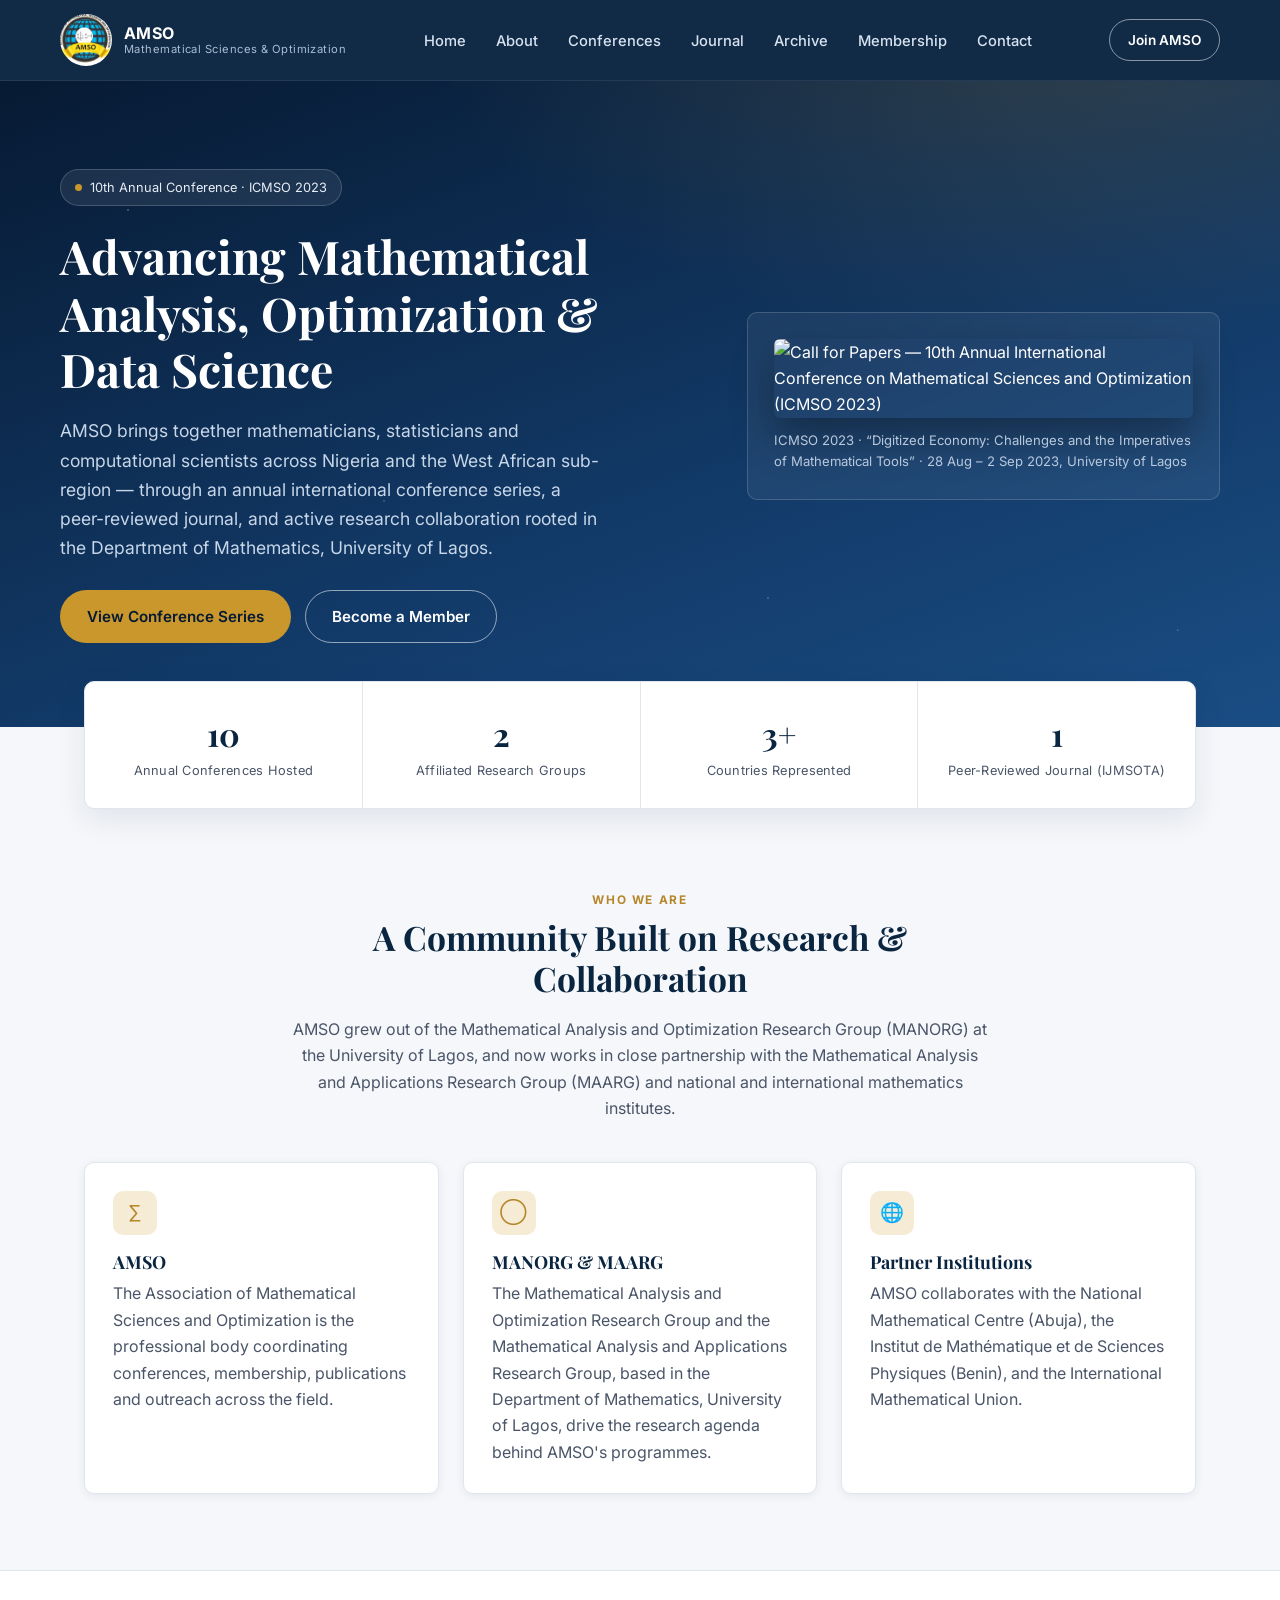
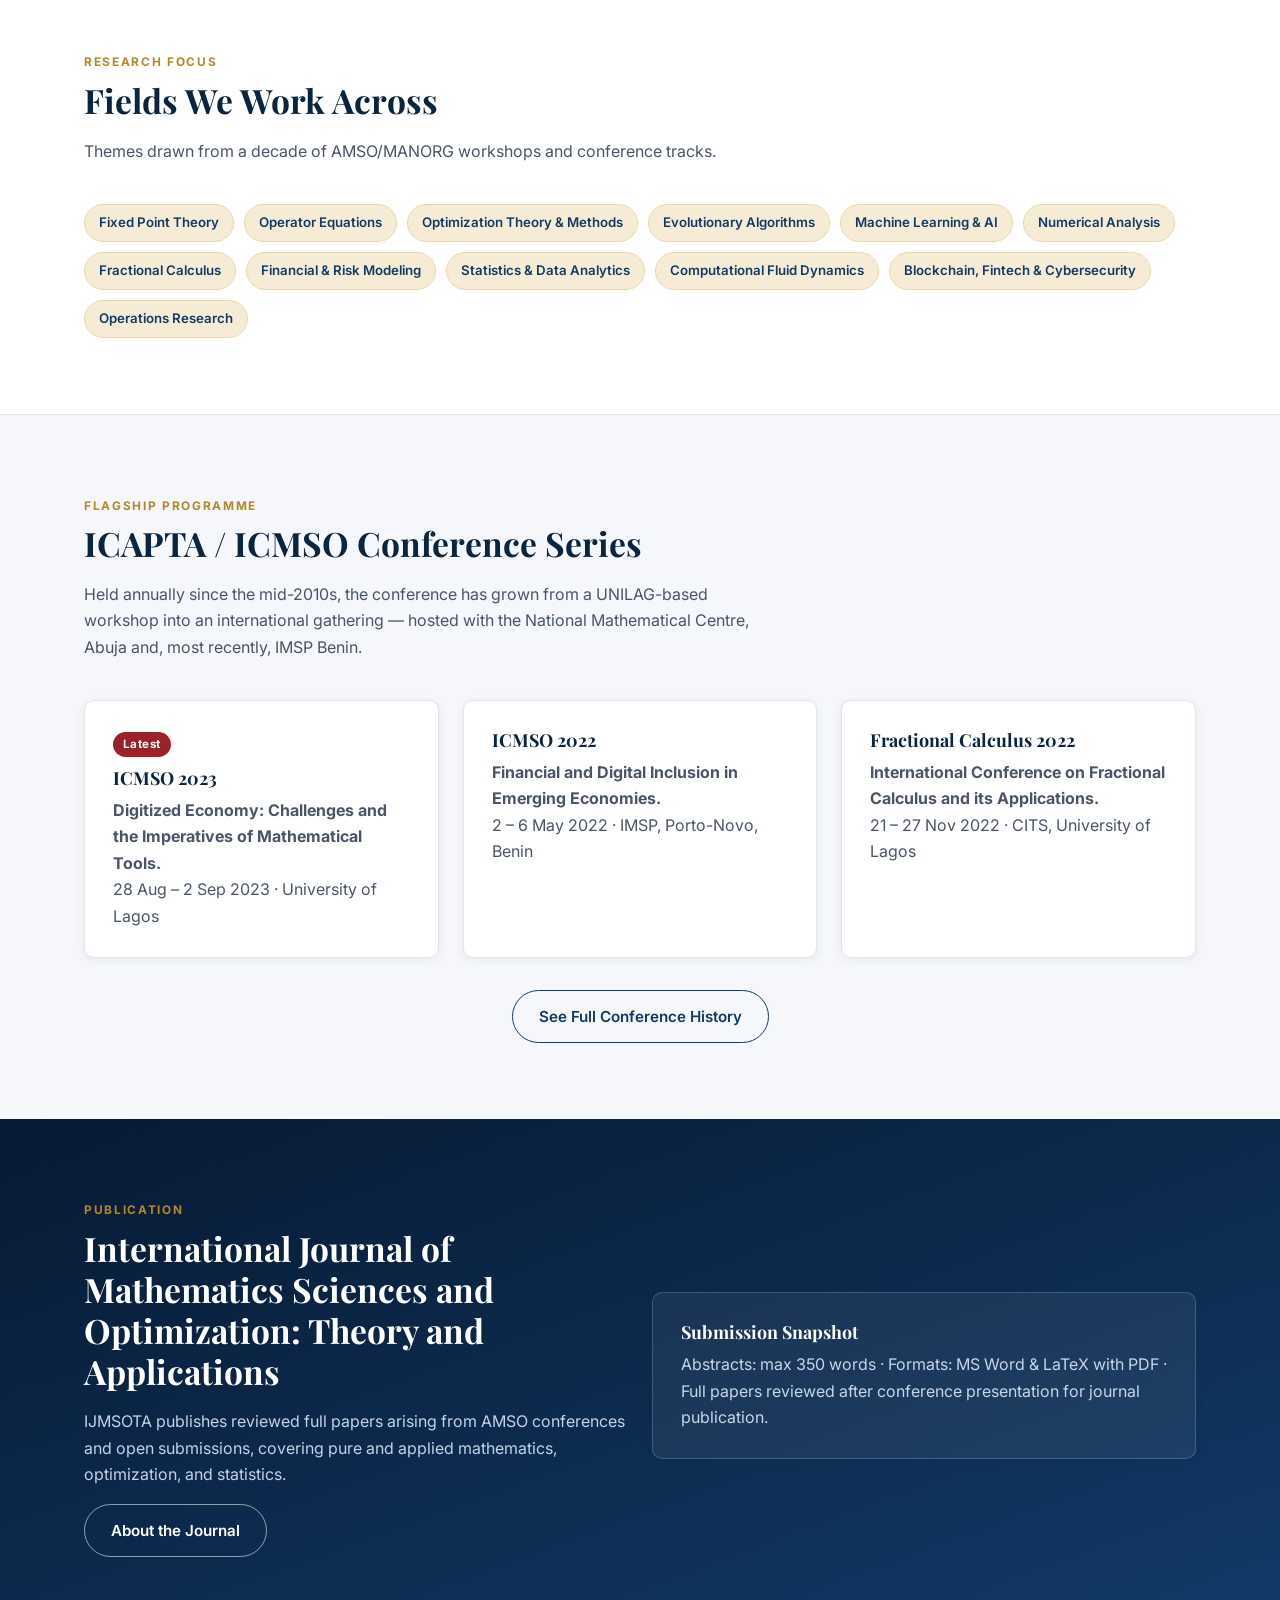
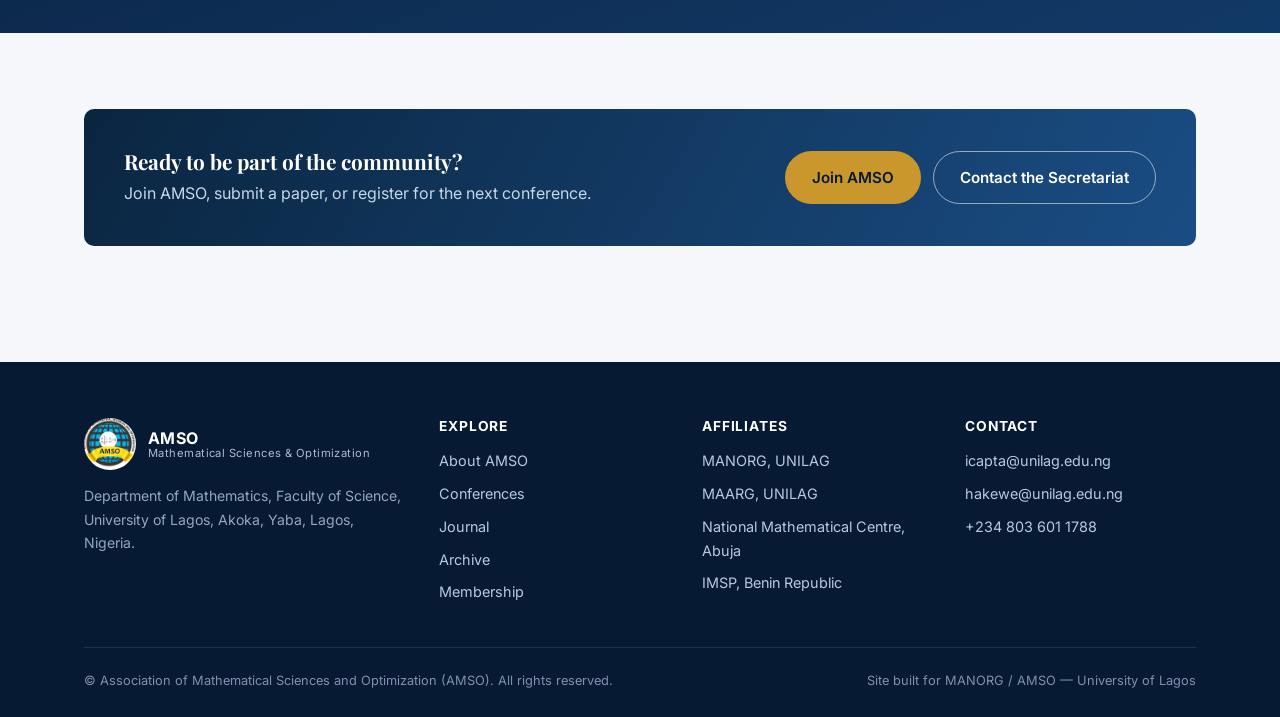
==== index.html @ 3a096f1b "Adding The AMSO logo" ====
<!DOCTYPE html>
<html lang="en">
<head>
<meta charset="UTF-8">
<meta name="viewport" content="width=device-width, initial-scale=1.0">
<title>AMSO — Association of Mathematical Sciences and Optimization</title>
<meta name="description" content="AMSO unites researchers in mathematical analysis, optimization, statistics and data science through the annual ICAPTA/ICMSO conference series, the IJMSOTA journal, and its affiliated research groups MANORG and MAARG at the University of Lagos.">
<link rel="icon" href="data:image/svg+xml,<svg xmlns=%22http://www.w3.org/2000/svg%22 viewBox=%220 0 100 100%22><rect width=%22100%22 height=%22100%22 rx=%2220%22 fill=%22%230a2540%22/><text x=%2250%22 y=%2268%22 font-size=%2258%22 text-anchor=%22middle%22 fill=%22%23c9972c%22 font-family=%22Georgia,serif%22>&#8721;</text></svg>">
<link rel="preconnect" href="https://fonts.googleapis.com">
<link rel="preconnect" href="https://fonts.gstatic.com" crossorigin>
<link href="https://fonts.googleapis.com/css2?family=Playfair+Display:wght@600;700&family=Inter:wght@400;500;600;700&display=swap" rel="stylesheet">
<link rel="stylesheet" href="assets/css/style.css">
</head>
<body>

<header class="site-header">
  <div class="container nav">
    <a href="index.html" class="brand">
      <img src="assets/logo.jpg" alt="AMSO logo" class="brand-logo">
      <span class="brand-text"><strong>AMSO</strong><span>Mathematical Sciences &amp; Optimization</span></span>
    </a>
    <ul class="nav-links">
      <li><a href="index.html">Home</a></li>
      <li><a href="about.html">About</a></li>
      <li><a href="conferences.html">Conferences</a></li>
      <li><a href="journal.html">Journal</a></li>
      <li><a href="archive.html">Archive</a></li>
      <li><a href="membership.html">Membership</a></li>
      <li><a href="contact.html">Contact</a></li>
    </ul>
    <div class="nav-cta">
      <a href="membership.html" class="btn btn-outline-invert btn-sm">Join AMSO</a>
      <button class="nav-toggle" aria-label="Toggle menu">&#9776;</button>
    </div>
  </div>
</header>

<section class="hero">
  <div class="container hero-inner">
    <div>
      <div class="hero-badge"><span class="dot"></span> 10th Annual Conference · ICMSO 2023</div>
      <h1>Advancing Mathematical Analysis, Optimization &amp; Data Science</h1>
      <p class="lead">AMSO brings together mathematicians, statisticians and computational scientists across Nigeria and the West African sub-region — through an annual international conference series, a peer-reviewed journal, and active research collaboration rooted in the Department of Mathematics, University of Lagos.</p>
      <div class="hero-actions">
        <a href="conferences.html" class="btn btn-primary">View Conference Series</a>
        <a href="membership.html" class="btn btn-ghost">Become a Member</a>
      </div>
    </div>
    <div class="hero-panel">
      <img src="assets/img/icmso2023-flyer.jpg" alt="Call for Papers — 10th Annual International Conference on Mathematical Sciences and Optimization (ICMSO 2023)">
      <p class="hero-panel-cap">ICMSO 2023 · &ldquo;Digitized Economy: Challenges and the Imperatives of Mathematical Tools&rdquo; · 28 Aug – 2 Sep 2023, University of Lagos</p>
    </div>
  </div>
</section>

<div class="container">
  <div class="stats">
    <div class="stat"><div class="num">10</div><div class="label">Annual Conferences Hosted</div></div>
    <div class="stat"><div class="num">2</div><div class="label">Affiliated Research Groups</div></div>
    <div class="stat"><div class="num">3+</div><div class="label">Countries Represented</div></div>
    <div class="stat"><div class="num">1</div><div class="label">Peer-Reviewed Journal (IJMSOTA)</div></div>
  </div>
</div>

<section class="section">
  <div class="container">
    <div class="section-head center">
      <span class="eyebrow">Who We Are</span>
      <h2>A Community Built on Research &amp; Collaboration</h2>
      <p>AMSO grew out of the Mathematical Analysis and Optimization Research Group (MANORG) at the University of Lagos, and now works in close partnership with the Mathematical Analysis and Applications Research Group (MAARG) and national and international mathematics institutes.</p>
    </div>
    <div class="grid grid-3">
      <div class="card">
        <div class="icon">&#8721;</div>
        <h3>AMSO</h3>
        <p>The Association of Mathematical Sciences and Optimization is the professional body coordinating conferences, membership, publications and outreach across the field.</p>
      </div>
      <div class="card">
        <div class="icon">&#9711;</div>
        <h3>MANORG &amp; MAARG</h3>
        <p>The Mathematical Analysis and Optimization Research Group and the Mathematical Analysis and Applications Research Group, based in the Department of Mathematics, University of Lagos, drive the research agenda behind AMSO's programmes.</p>
      </div>
      <div class="card">
        <div class="icon">&#127760;</div>
        <h3>Partner Institutions</h3>
        <p>AMSO collaborates with the National Mathematical Centre (Abuja), the Institut de Mathématique et de Sciences Physiques (Benin), and the International Mathematical Union.</p>
      </div>
    </div>
  </div>
</section>

<section class="section section--alt">
  <div class="container">
    <div class="section-head">
      <span class="eyebrow">Research Focus</span>
      <h2>Fields We Work Across</h2>
      <p>Themes drawn from a decade of AMSO/MANORG workshops and conference tracks.</p>
    </div>
    <div class="chips">
      <span class="chip">Fixed Point Theory</span>
      <span class="chip">Operator Equations</span>
      <span class="chip">Optimization Theory &amp; Methods</span>
      <span class="chip">Evolutionary Algorithms</span>
      <span class="chip">Machine Learning &amp; AI</span>
      <span class="chip">Numerical Analysis</span>
      <span class="chip">Fractional Calculus</span>
      <span class="chip">Financial &amp; Risk Modeling</span>
      <span class="chip">Statistics &amp; Data Analytics</span>
      <span class="chip">Computational Fluid Dynamics</span>
      <span class="chip">Blockchain, Fintech &amp; Cybersecurity</span>
      <span class="chip">Operations Research</span>
    </div>
  </div>
</section>

<section class="section">
  <div class="container">
    <div class="section-head">
      <span class="eyebrow">Flagship Programme</span>
      <h2>ICAPTA / ICMSO Conference Series</h2>
      <p>Held annually since the mid-2010s, the conference has grown from a UNILAG-based workshop into an international gathering — hosted with the National Mathematical Centre, Abuja and, most recently, IMSP Benin.</p>
    </div>
    <div class="grid grid-3">
      <div class="card">
        <span class="tl-tag current">Latest</span>
        <h3>ICMSO 2023</h3>
        <p><strong>Digitized Economy: Challenges and the Imperatives of Mathematical Tools.</strong><br>28 Aug – 2 Sep 2023 · University of Lagos</p>
      </div>
      <div class="card">
        <h3>ICMSO 2022</h3>
        <p><strong>Financial and Digital Inclusion in Emerging Economies.</strong><br>2 – 6 May 2022 · IMSP, Porto-Novo, Benin</p>
      </div>
      <div class="card">
        <h3>Fractional Calculus 2022</h3>
        <p><strong>International Conference on Fractional Calculus and its Applications.</strong><br>21 – 27 Nov 2022 · CITS, University of Lagos</p>
      </div>
    </div>
    <div class="text-center" style="margin-top:32px;">
      <a href="conferences.html" class="btn btn-outline">See Full Conference History</a>
    </div>
  </div>
</section>

<section class="section section--navy">
  <div class="container">
    <div class="grid grid-2" style="align-items:center;">
      <div>
        <span class="eyebrow">Publication</span>
        <h2>International Journal of Mathematics Sciences and Optimization: Theory and Applications</h2>
        <p>IJMSOTA publishes reviewed full papers arising from AMSO conferences and open submissions, covering pure and applied mathematics, optimization, and statistics.</p>
        <a href="journal.html" class="btn btn-ghost">About the Journal</a>
      </div>
      <div class="card" style="background:rgba(255,255,255,0.06);border-color:rgba(255,255,255,0.18);">
        <h3 style="color:#fff;">Submission Snapshot</h3>
        <p style="color:#c7d6e8;">Abstracts: max 350 words · Formats: MS Word &amp; LaTeX with PDF · Full papers reviewed after conference presentation for journal publication.</p>
      </div>
    </div>
  </div>
</section>

<section class="section">
  <div class="container">
    <div class="cta-banner">
      <div>
        <h3>Ready to be part of the community?</h3>
        <p>Join AMSO, submit a paper, or register for the next conference.</p>
      </div>
      <div style="display:flex;gap:12px;flex-wrap:wrap;">
        <a href="membership.html" class="btn btn-primary">Join AMSO</a>
        <a href="contact.html" class="btn btn-ghost">Contact the Secretariat</a>
      </div>
    </div>
  </div>
</section>

<footer class="site-footer">
  <div class="container">
    <div class="footer-grid">
      <div class="footer-brand">
        <div class="brand" style="margin-bottom:14px;">
          <img src="assets/logo.jpg" alt="AMSO logo" class="brand-logo">
          <span class="brand-text" style="color:#fff;"><strong>AMSO</strong><span>Mathematical Sciences &amp; Optimization</span></span>
        </div>
        <p>Department of Mathematics, Faculty of Science, University of Lagos, Akoka, Yaba, Lagos, Nigeria.</p>
      </div>
      <div>
        <h4>Explore</h4>
        <ul>
          <li><a href="about.html">About AMSO</a></li>
          <li><a href="conferences.html">Conferences</a></li>
          <li><a href="journal.html">Journal</a></li>
          <li><a href="archive.html">Archive</a></li>
          <li><a href="membership.html">Membership</a></li>
        </ul>
      </div>
      <div>
        <h4>Affiliates</h4>
        <ul>
          <li>MANORG, UNILAG</li>
          <li>MAARG, UNILAG</li>
          <li>National Mathematical Centre, Abuja</li>
          <li>IMSP, Benin Republic</li>
        </ul>
      </div>
      <div>
        <h4>Contact</h4>
        <ul>
          <li><a href="mailto:icapta@unilag.edu.ng">icapta@unilag.edu.ng</a></li>
          <li><a href="mailto:hakewe@unilag.edu.ng">hakewe@unilag.edu.ng</a></li>
          <li>+234 803 601 1788</li>
        </ul>
      </div>
    </div>
    <div class="footer-bottom">
      <span>&copy; <span id="year"></span> Association of Mathematical Sciences and Optimization (AMSO). All rights reserved.</span>
      <span>Site built for MANORG / AMSO — University of Lagos</span>
    </div>
  </div>
</footer>

<script src="assets/js/main.js"></script>
</body>
</html>
---- assets/css/style.css ----
/* ==========================================================================
   AMSO — Association of Mathematical Sciences and Optimization
   Shared stylesheet
   ========================================================================== */

:root {
  --navy-950: #071a33;
  --navy-900: #0a2540;
  --navy-800: #123a68;
  --navy-700: #1a4d84;
  --gold-600: #b5872a;
  --gold-500: #c9972c;
  --gold-100: #f6ecd6;
  --red-700: #9c2129;
  --ink: #1c2530;
  --ink-soft: #4a5568;
  --paper: #ffffff;
  --bg: #f5f7fa;
  --line: #e2e6ec;
  --shadow: 0 10px 30px rgba(10, 37, 64, 0.09);
  --shadow-sm: 0 2px 10px rgba(10, 37, 64, 0.07);
  --radius: 10px;
  --maxw: 1160px;
  --font-head: "Playfair Display", Georgia, "Times New Roman", serif;
  --font-body: "Inter", -apple-system, BlinkMacSystemFont, "Segoe UI", Roboto, sans-serif;
}

* { box-sizing: border-box; }
html { scroll-behavior: smooth; }

body {
  margin: 0;
  font-family: var(--font-body);
  color: var(--ink);
  background: var(--bg);
  line-height: 1.65;
  -webkit-font-smoothing: antialiased;
}

img { max-width: 100%; display: block; }

a { color: inherit; text-decoration: none; }

.container {
  width: 100%;
  max-width: var(--maxw);
  margin: 0 auto;
  padding: 0 24px;
}

h1, h2, h3, h4 {
  font-family: var(--font-head);
  color: var(--navy-900);
  line-height: 1.22;
  margin: 0 0 0.5em;
  font-weight: 700;
}

h1 { font-size: clamp(2rem, 4vw, 2.9rem); }
h2 { font-size: clamp(1.5rem, 3vw, 2.1rem); }
h3 { font-size: 1.3rem; }
p { margin: 0 0 1em; color: var(--ink-soft); }

.eyebrow {
  display: inline-block;
  font-family: var(--font-body);
  font-weight: 700;
  font-size: 0.74rem;
  letter-spacing: 0.14em;
  text-transform: uppercase;
  color: var(--gold-600);
  margin-bottom: 0.6em;
}

.section {
  padding: 76px 0;
}
.section--tight { padding: 52px 0; }
.section--navy {
  background: linear-gradient(160deg, var(--navy-950), var(--navy-800));
  color: #eaf0f8;
}
.section--navy h2, .section--navy h3 { color: #fff; }
.section--navy p { color: #c4d3e6; }
.section--alt { background: var(--paper); border-top: 1px solid var(--line); border-bottom: 1px solid var(--line); }

.section-head {
  max-width: 700px;
  margin: 0 0 40px;
}
.section-head.center { margin-left: auto; margin-right: auto; text-align: center; }

/* ---- Buttons ---- */
.btn {
  display: inline-flex;
  align-items: center;
  gap: 8px;
  padding: 13px 26px;
  border-radius: 999px;
  font-weight: 600;
  font-size: 0.95rem;
  border: 1.5px solid transparent;
  cursor: pointer;
  white-space: nowrap;
  transition: transform 0.15s ease, box-shadow 0.15s ease, background 0.15s ease, color 0.15s ease;
}
.btn-primary { background: var(--gold-500); color: var(--navy-950); }
.btn-primary:hover { background: var(--gold-600); transform: translateY(-1px); box-shadow: var(--shadow-sm); }
.btn-ghost { border-color: rgba(255,255,255,0.55); color: #fff; }
.btn-ghost:hover { background: rgba(255,255,255,0.12); }
.btn-outline { border-color: var(--navy-800); color: var(--navy-800); }
.btn-outline:hover { background: var(--navy-900); color: #fff; }
.btn-outline-invert { border-color: rgba(255,255,255,0.5); color: #fff; }
.btn-outline-invert:hover { background: rgba(255,255,255,0.12); }
.btn-sm { padding: 9px 18px; font-size: 0.85rem; }

/* ---- Header / Nav ---- */
.site-header {
  position: sticky;
  top: 0;
  z-index: 100;
  background: rgba(10, 37, 64, 0.97);
  backdrop-filter: blur(6px);
  border-bottom: 1px solid rgba(255,255,255,0.08);
}
.nav {
  display: flex;
  align-items: center;
  justify-content: space-between;
  padding: 14px 0;
}
.brand {
  display: flex;
  align-items: center;
  gap: 12px;
  color: #fff;
}
.brand-mark {
  width: 42px; height: 42px;
  border-radius: 50%;
  background: radial-gradient(circle at 30% 30%, var(--gold-500), var(--gold-600) 60%, var(--navy-900) 100%);
  display: flex; align-items: center; justify-content: center;
  font-family: var(--font-head);
  font-weight: 700;
  color: var(--navy-950);
  font-size: 1rem;
  flex: none;
}
.brand-text { line-height: 1.15; }
.brand-text strong { display: block; font-size: 1rem; letter-spacing: 0.02em; }
.brand-text span { display: block; font-size: 0.7rem; color: #a9bcd3; letter-spacing: 0.04em; }

.nav-links {
  display: flex;
  align-items: center;
  gap: 30px;
  list-style: none;
  margin: 0; padding: 0;
}
.nav-links a {
  color: #d7e2f0;
  font-size: 0.92rem;
  font-weight: 500;
  padding: 6px 0;
  border-bottom: 2px solid transparent;
  transition: color 0.15s ease, border-color 0.15s ease;
}
.nav-links a:hover, .nav-links a.active { color: #fff; border-color: var(--gold-500); }
.nav-cta { display: flex; align-items: center; gap: 14px; }
.nav-toggle {
  display: none;
  background: none; border: none; color: #fff;
  font-size: 1.5rem; cursor: pointer;
}

@media (max-width: 900px) {
  .nav-toggle { display: block; }
  .nav-links {
    position: absolute;
    top: 100%; left: 0; right: 0;
    flex-direction: column;
    align-items: flex-start;
    background: var(--navy-950);
    padding: 16px 24px 24px;
    gap: 14px;
    display: none;
    border-bottom: 1px solid rgba(255,255,255,0.1);
  }
  .nav-links.open { display: flex; }
  .nav-cta .btn { padding: 9px 16px; font-size: 0.82rem; }
}

/* ---- Hero ---- */
.hero {
  position: relative;
  background:
    radial-gradient(1100px 550px at 85% -10%, rgba(201,151,44,0.18), transparent 60%),
    linear-gradient(160deg, var(--navy-950) 0%, var(--navy-800) 60%, var(--navy-700) 100%);
  color: #fff;
  overflow: hidden;
}
.hero::before {
  content: "";
  position: absolute; inset: 0;
  background-image:
    radial-gradient(1px 1px at 10% 20%, rgba(255,255,255,0.35) 1px, transparent 1px),
    radial-gradient(1px 1px at 80% 40%, rgba(255,255,255,0.25) 1px, transparent 1px),
    radial-gradient(1.5px 1.5px at 60% 80%, rgba(255,255,255,0.3) 1px, transparent 1px),
    radial-gradient(1px 1px at 30% 65%, rgba(255,255,255,0.25) 1px, transparent 1px),
    radial-gradient(1.5px 1.5px at 92% 85%, rgba(255,255,255,0.3) 1px, transparent 1px);
  background-size: 100% 100%;
  opacity: 0.6;
}
.hero-inner {
  position: relative;
  padding: 88px 0 84px;
  display: grid;
  grid-template-columns: 1.15fr 0.85fr;
  gap: 48px;
  align-items: center;
}
.hero h1 { color: #fff; margin-bottom: 0.4em; }
.hero .lead { color: #c7d6e8; font-size: 1.1rem; max-width: 540px; }
.hero-actions { display: flex; gap: 14px; flex-wrap: wrap; margin-top: 28px; }
.hero-badge {
  display: inline-flex; align-items: center; gap: 8px;
  background: rgba(255,255,255,0.08);
  border: 1px solid rgba(255,255,255,0.18);
  padding: 7px 14px; border-radius: 999px;
  font-size: 0.8rem; color: #e7edf6; margin-bottom: 22px;
}
.hero-badge .dot { width: 7px; height: 7px; border-radius: 50%; background: var(--gold-500); }

.hero-panel {
  background: rgba(255,255,255,0.06);
  border: 1px solid rgba(255,255,255,0.16);
  border-radius: var(--radius);
  padding: 26px;
  backdrop-filter: blur(4px);
}
.hero-panel img { border-radius: 6px; box-shadow: 0 18px 40px rgba(0,0,0,0.35); }
.hero-panel-cap { font-size: 0.82rem; color: #b9c9dd; margin-top: 12px; margin-bottom: 0; }

@media (max-width: 860px) {
  .hero-inner { grid-template-columns: 1fr; padding-top: 48px; }
}

/* small page hero for inner pages */
.page-hero {
  background: linear-gradient(160deg, var(--navy-950), var(--navy-800));
  color: #fff;
  padding: 64px 0 54px;
}
.page-hero h1 { color: #fff; }
.page-hero p { color: #c7d6e8; max-width: 640px; }
.breadcrumb { font-size: 0.82rem; color: #9fb3cc; margin-bottom: 14px; }
.breadcrumb a:hover { color: #fff; }

/* ---- Stats ---- */
.stats {
  display: grid;
  grid-template-columns: repeat(4, 1fr);
  gap: 1px;
  background: var(--line);
  border: 1px solid var(--line);
  border-radius: var(--radius);
  overflow: hidden;
  margin-top: -46px;
  position: relative;
  z-index: 5;
  box-shadow: var(--shadow);
}
.stat {
  background: var(--paper);
  padding: 26px 20px;
  text-align: center;
}
.stat .num {
  font-family: var(--font-head);
  font-size: 2rem;
  color: var(--navy-900);
  font-weight: 700;
}
.stat .label { font-size: 0.8rem; color: var(--ink-soft); letter-spacing: 0.02em; }
@media (max-width: 760px) {
  .stats { grid-template-columns: repeat(2, 1fr); margin-top: 30px; }
}

/* ---- Cards / Grids ---- */
.grid { display: grid; gap: 24px; }
.grid-3 { grid-template-columns: repeat(3, 1fr); }
.grid-2 { grid-template-columns: repeat(2, 1fr); }
@media (max-width: 860px) {
  .grid-3, .grid-2 { grid-template-columns: 1fr; }
}

.card {
  background: var(--paper);
  border: 1px solid var(--line);
  border-radius: var(--radius);
  padding: 28px;
  box-shadow: var(--shadow-sm);
  transition: transform 0.15s ease, box-shadow 0.15s ease;
}
.card:hover { transform: translateY(-3px); box-shadow: var(--shadow); }
.card .icon {
  width: 44px; height: 44px;
  border-radius: 10px;
  background: var(--gold-100);
  color: var(--gold-600);
  display: flex; align-items: center; justify-content: center;
  font-size: 1.2rem;
  margin-bottom: 16px;
}
.card h3 { margin-bottom: 8px; font-size: 1.12rem; }
.card p:last-child { margin-bottom: 0; }

/* ---- Focus area chips ---- */
.chips { display: flex; flex-wrap: wrap; gap: 10px; }
.chip {
  background: var(--gold-100);
  color: var(--navy-800);
  border: 1px solid #ecd9ac;
  padding: 7px 14px;
  border-radius: 999px;
  font-size: 0.83rem;
  font-weight: 600;
}

/* ---- Timeline (conferences) ---- */
.timeline { position: relative; margin-top: 10px; }
.timeline::before {
  content: "";
  position: absolute;
  left: 22px; top: 6px; bottom: 6px;
  width: 2px;
  background: var(--line);
}
.tl-item {
  position: relative;
  padding-left: 62px;
  margin-bottom: 30px;
}
.tl-item:last-child { margin-bottom: 0; }
.tl-dot {
  position: absolute;
  left: 10px; top: 4px;
  width: 26px; height: 26px;
  border-radius: 50%;
  background: var(--navy-900);
  border: 4px solid var(--gold-500);
}
.tl-item.is-current .tl-dot { background: var(--red-700); }
.tl-card {
  background: var(--paper);
  border: 1px solid var(--line);
  border-radius: var(--radius);
  padding: 22px 24px;
  box-shadow: var(--shadow-sm);
}
.tl-meta {
  display: flex; flex-wrap: wrap; gap: 10px 18px;
  font-size: 0.83rem; color: var(--ink-soft);
  margin-bottom: 10px;
}
.tl-meta strong { color: var(--navy-800); }
.tl-tag {
  display: inline-block;
  background: var(--navy-900); color: #fff;
  font-size: 0.72rem; font-weight: 700; letter-spacing: 0.04em;
  padding: 3px 10px; border-radius: 999px;
  margin-bottom: 10px;
}
.tl-tag.current { background: var(--red-700); }

/* ---- Table ---- */
.table-wrap { overflow-x: auto; border: 1px solid var(--line); border-radius: var(--radius); background: var(--paper); }
table { width: 100%; border-collapse: collapse; min-width: 480px; }
th, td { text-align: left; padding: 13px 18px; font-size: 0.92rem; border-bottom: 1px solid var(--line); }
th { background: var(--navy-900); color: #fff; font-weight: 600; white-space: nowrap; }
tr:last-child td { border-bottom: none; }
td.num { font-weight: 700; color: var(--navy-800); }

/* ---- People ---- */
.person {
  display: flex; gap: 16px; align-items: flex-start;
  padding: 18px 0;
  border-bottom: 1px solid var(--line);
}
.person:last-child { border-bottom: none; }
.person-avatar {
  width: 52px; height: 52px; border-radius: 50%; flex: none;
  background: linear-gradient(160deg, var(--navy-800), var(--navy-950));
  color: var(--gold-100);
  display: flex; align-items: center; justify-content: center;
  font-family: var(--font-head); font-weight: 700; font-size: 1.05rem;
}
.person h4 { margin: 0 0 2px; font-family: var(--font-body); font-size: 1rem; color: var(--navy-900); }
.person .role { font-size: 0.83rem; color: var(--gold-600); font-weight: 600; margin-bottom: 3px; }
.person .org { font-size: 0.83rem; color: var(--ink-soft); }

/* ---- CTA banner ---- */
.cta-banner {
  background: linear-gradient(120deg, var(--navy-900), var(--navy-700));
  border-radius: var(--radius);
  padding: 40px;
  color: #fff;
  display: flex;
  align-items: center;
  justify-content: space-between;
  gap: 24px;
  flex-wrap: wrap;
}
.cta-banner h3 { color: #fff; margin-bottom: 6px; }
.cta-banner p { color: #c7d6e8; margin: 0; }

/* ---- Note / callout ---- */
.callout {
  background: var(--gold-100);
  border: 1px solid #ecd9ac;
  border-left: 4px solid var(--gold-600);
  padding: 16px 20px;
  border-radius: 8px;
  font-size: 0.92rem;
  color: var(--navy-900);
}

/* ---- Footer ---- */
.site-footer {
  background: var(--navy-950);
  color: #b9c9dd;
  padding: 56px 0 26px;
  margin-top: 40px;
}
.footer-grid {
  display: grid;
  grid-template-columns: 1.4fr 1fr 1fr 1fr;
  gap: 32px;
  padding-bottom: 34px;
  border-bottom: 1px solid rgba(255,255,255,0.1);
}
.footer-grid h4 { color: #fff; font-family: var(--font-body); font-size: 0.86rem; letter-spacing: 0.06em; text-transform: uppercase; margin-bottom: 14px; }
.footer-grid ul { list-style: none; margin: 0; padding: 0; }
.footer-grid li { margin-bottom: 9px; font-size: 0.9rem; }
.footer-grid a:hover { color: #fff; }
.footer-brand p { color: #93a7c2; font-size: 0.88rem; max-width: 320px; }
.footer-bottom {
  display: flex; justify-content: space-between; align-items: center;
  padding-top: 22px; font-size: 0.8rem; color: #7d92ae; flex-wrap: wrap; gap: 10px;
}
@media (max-width: 760px) {
  .footer-grid { grid-template-columns: 1fr 1fr; }
}

/* ---- Form fields ---- */
.field-label {
  display: block;
  font-size: 0.85rem;
  font-weight: 600;
  color: var(--navy-800);
  margin-bottom: 6px;
}
.field-input {
  width: 100%;
  padding: 11px 14px;
  border: 1px solid var(--line);
  border-radius: 8px;
  font-family: var(--font-body);
  font-size: 0.95rem;
  background: var(--paper);
  color: var(--ink);
}
.field-input:focus {
  outline: 2px solid var(--gold-500);
  outline-offset: 1px;
}

/* ---- Archive cards ---- */
.archive-item {
  background: var(--paper);
  border: 1px solid var(--line);
  border-radius: var(--radius);
  padding: 18px 20px;
  box-shadow: var(--shadow-sm);
}
.archive-item h4 { margin: 0 0 4px; font-size: 1rem; color: var(--navy-900); }
.archive-item .meta { font-size: 0.82rem; color: var(--ink-soft); margin-bottom: 10px; }
.archive-item .status-msg { font-size: 0.9rem; }
.status-msg.error { color: var(--red-700); }
.status-msg.success { color: #1e7a3c; }

/* ---- Utility ---- */
.text-center { text-align: center; }
.mt-0 { margin-top: 0; }
.mb-0 { margin-bottom: 0; }


.brand-logo {
  height: 52px;
  width: 52px;
  border-radius: 50%;
  object-fit: cover;
  background: #fff;
  flex-shrink: 0;
}
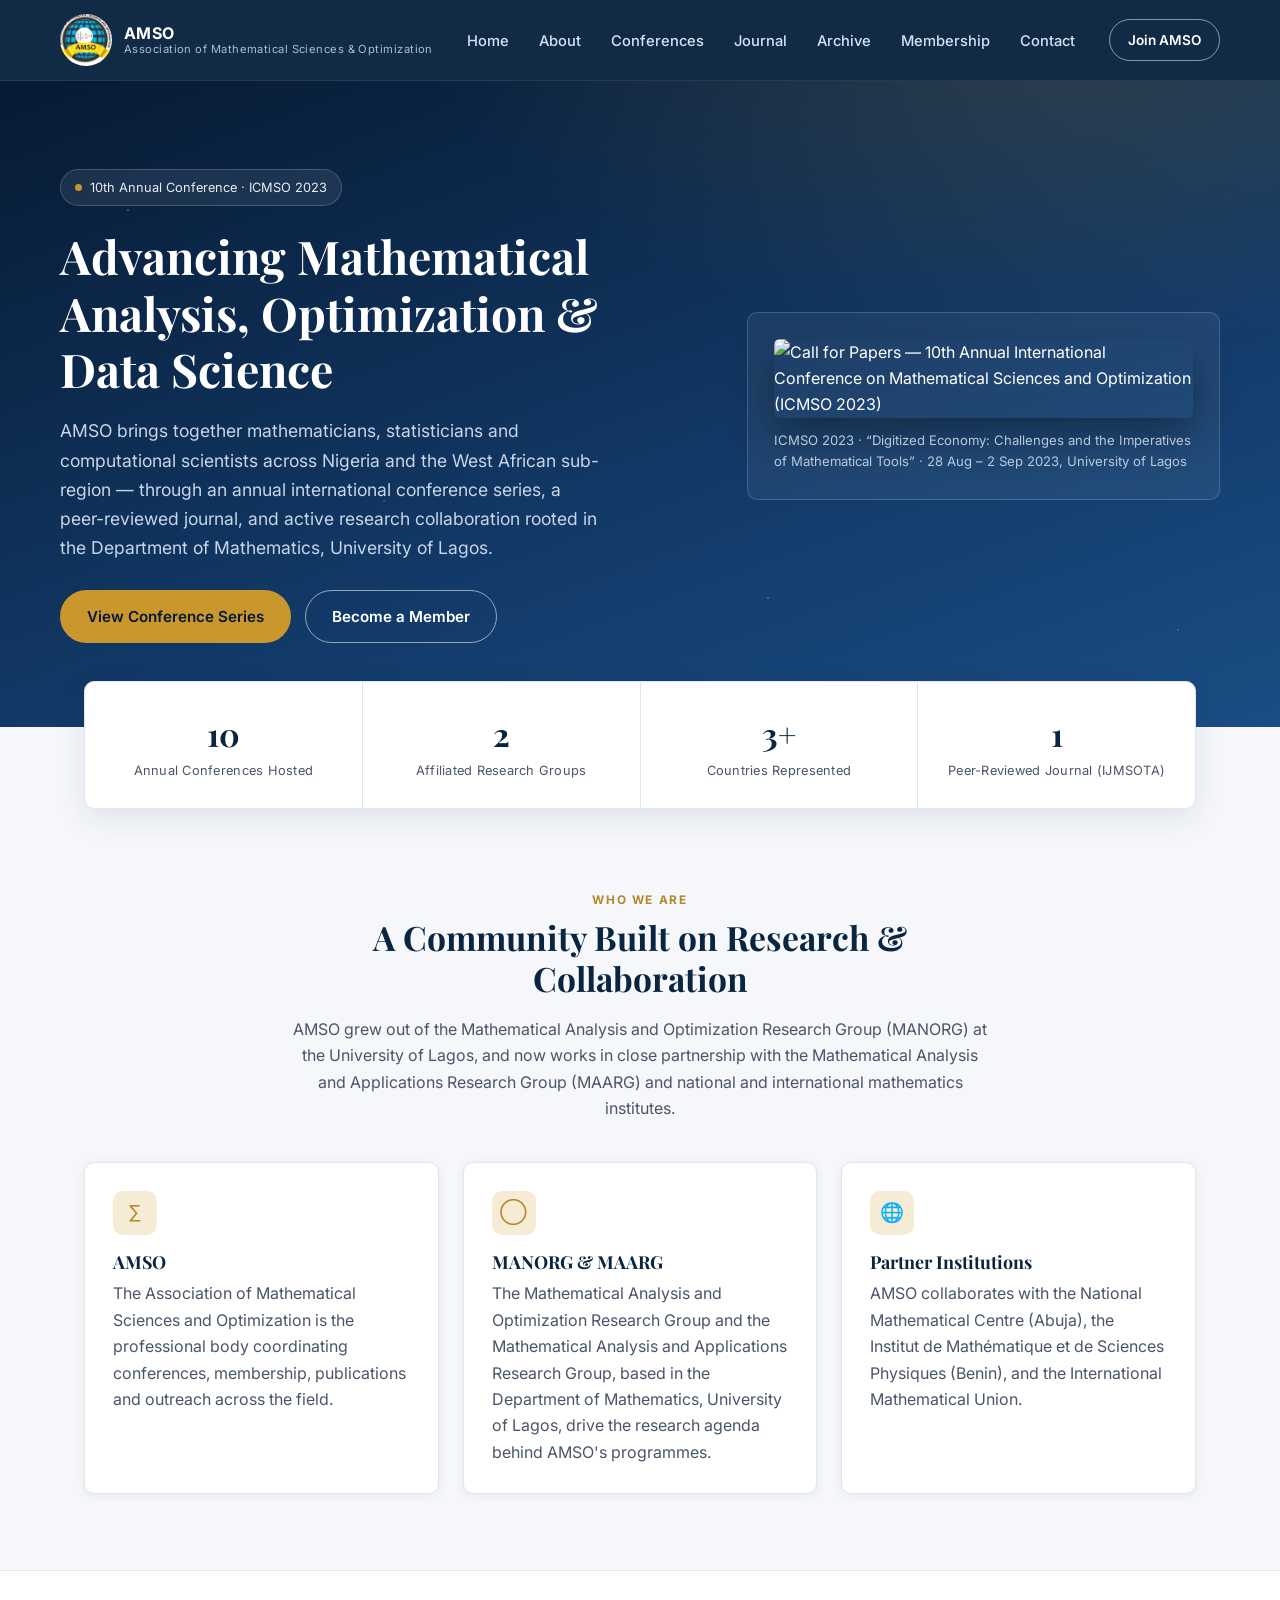
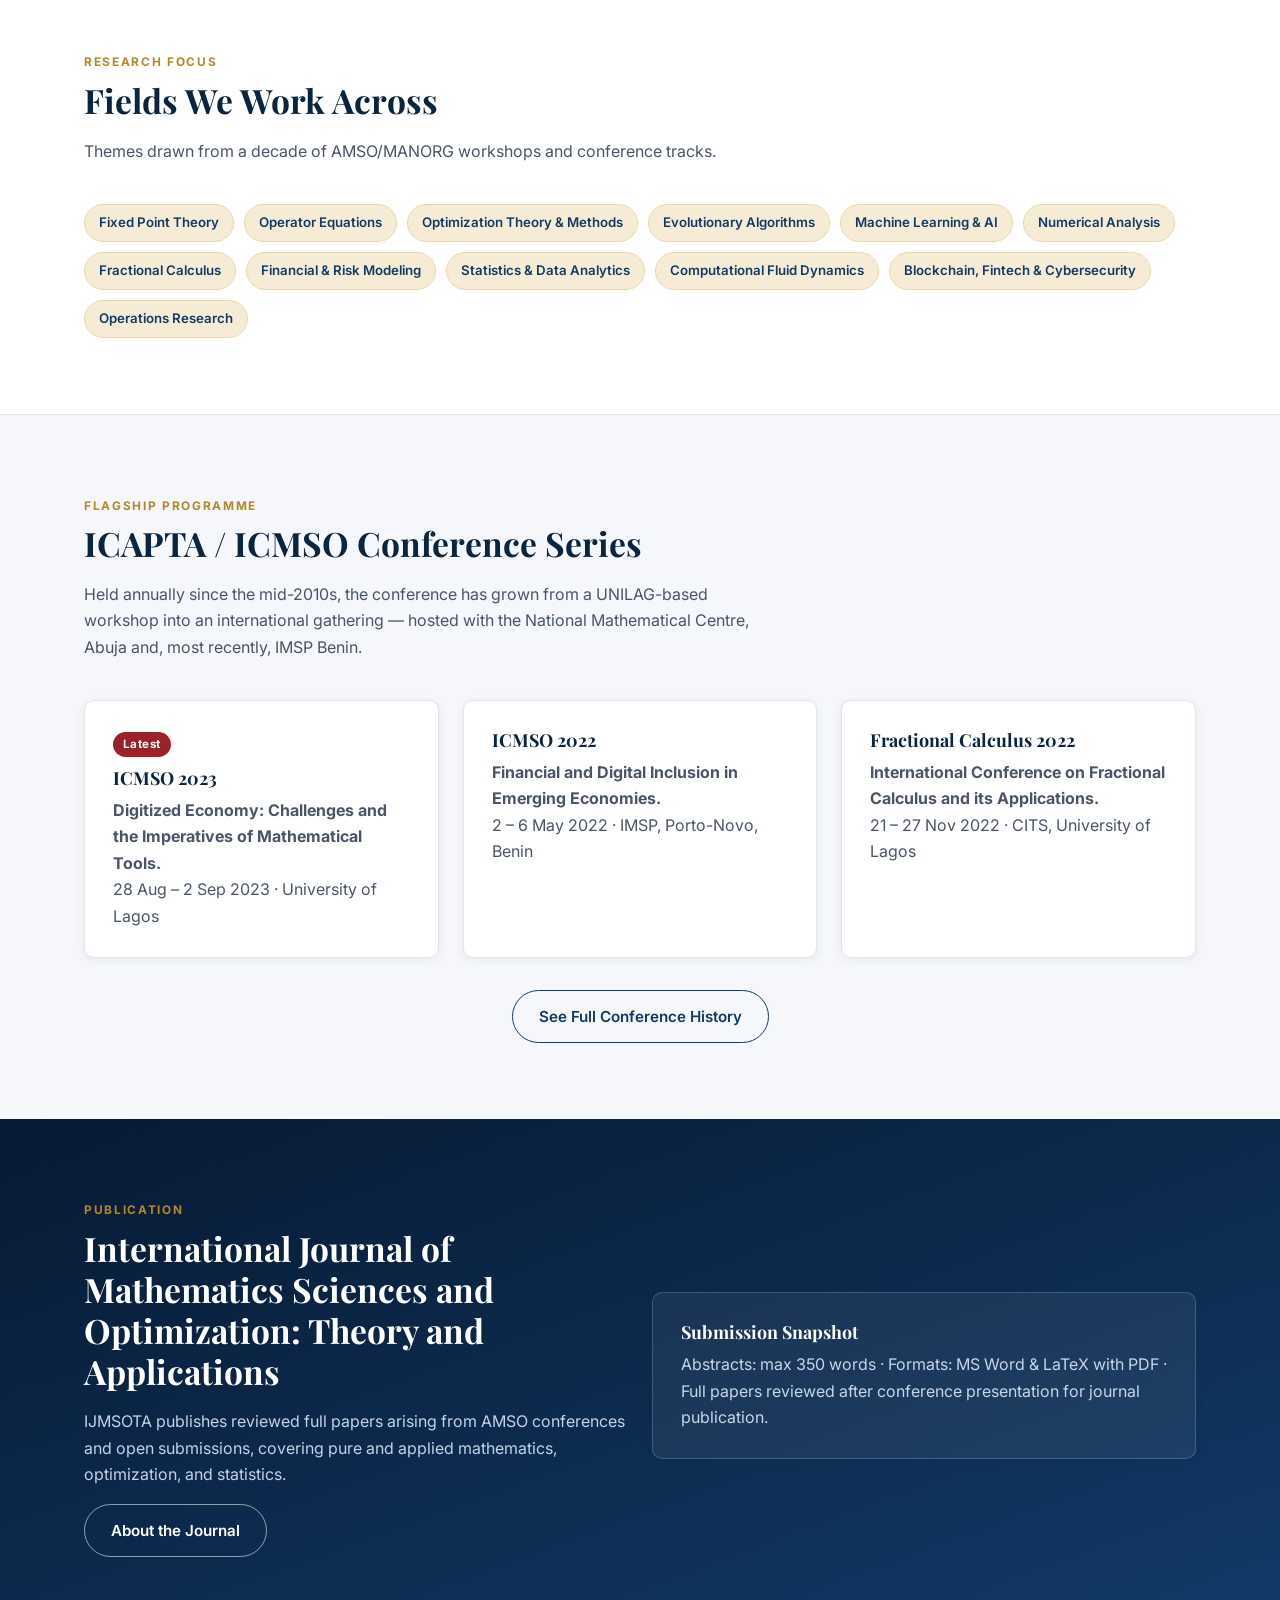
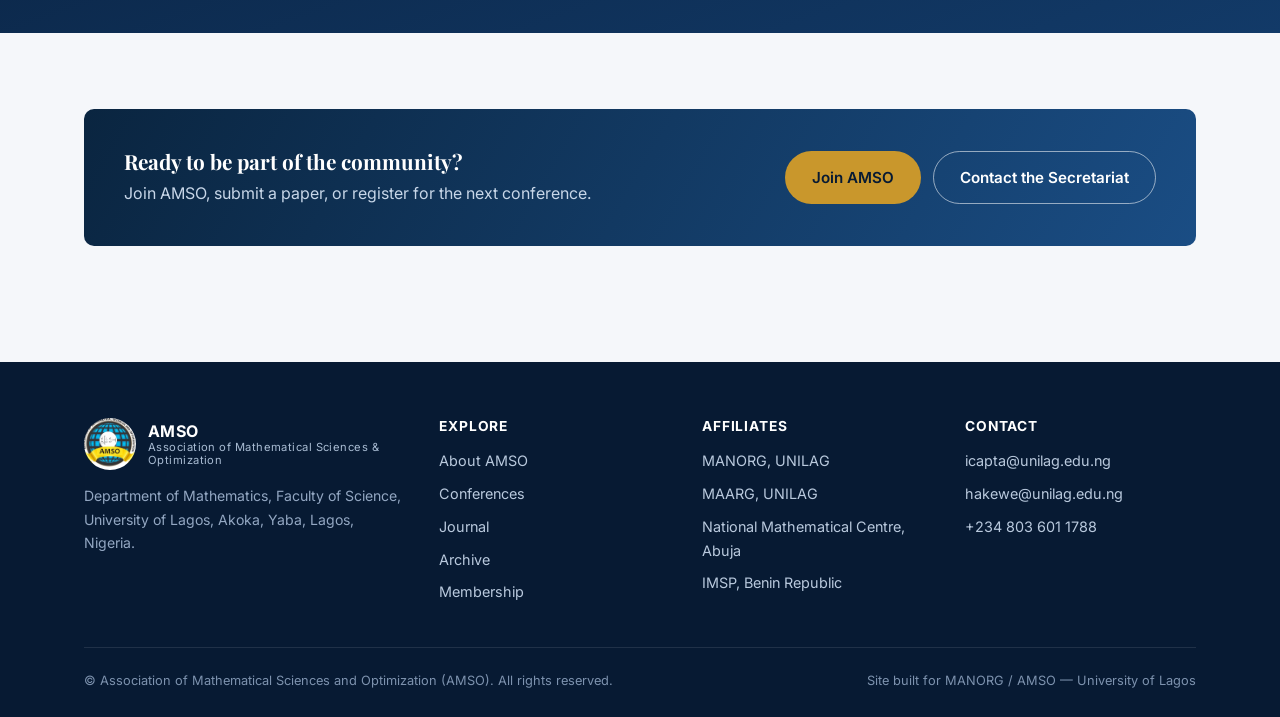
==== commit c67e9f81: "Changing the HEADER" ====
--- a/index.html
+++ b/index.html
@@ -17,7 +17,7 @@
   <div class="container nav">
     <a href="index.html" class="brand">
       <img src="assets/logo.jpg" alt="AMSO logo" class="brand-logo">
-      <span class="brand-text"><strong>AMSO</strong><span>Mathematical Sciences &amp; Optimization</span></span>
+      <span class="brand-text"><strong>AMSO</strong><span>Association of Mathematical Sciences &amp; Optimization</span></span>
     </a>
     <ul class="nav-links">
       <li><a href="index.html">Home</a></li>
@@ -179,7 +179,7 @@
       <div class="footer-brand">
         <div class="brand" style="margin-bottom:14px;">
           <img src="assets/logo.jpg" alt="AMSO logo" class="brand-logo">
-          <span class="brand-text" style="color:#fff;"><strong>AMSO</strong><span>Mathematical Sciences &amp; Optimization</span></span>
+          <span class="brand-text" style="color:#fff;"><strong>AMSO</strong><span>Association of Mathematical Sciences &amp; Optimization</span></span>
         </div>
         <p>Department of Mathematics, Faculty of Science, University of Lagos, Akoka, Yaba, Lagos, Nigeria.</p>
       </div>
